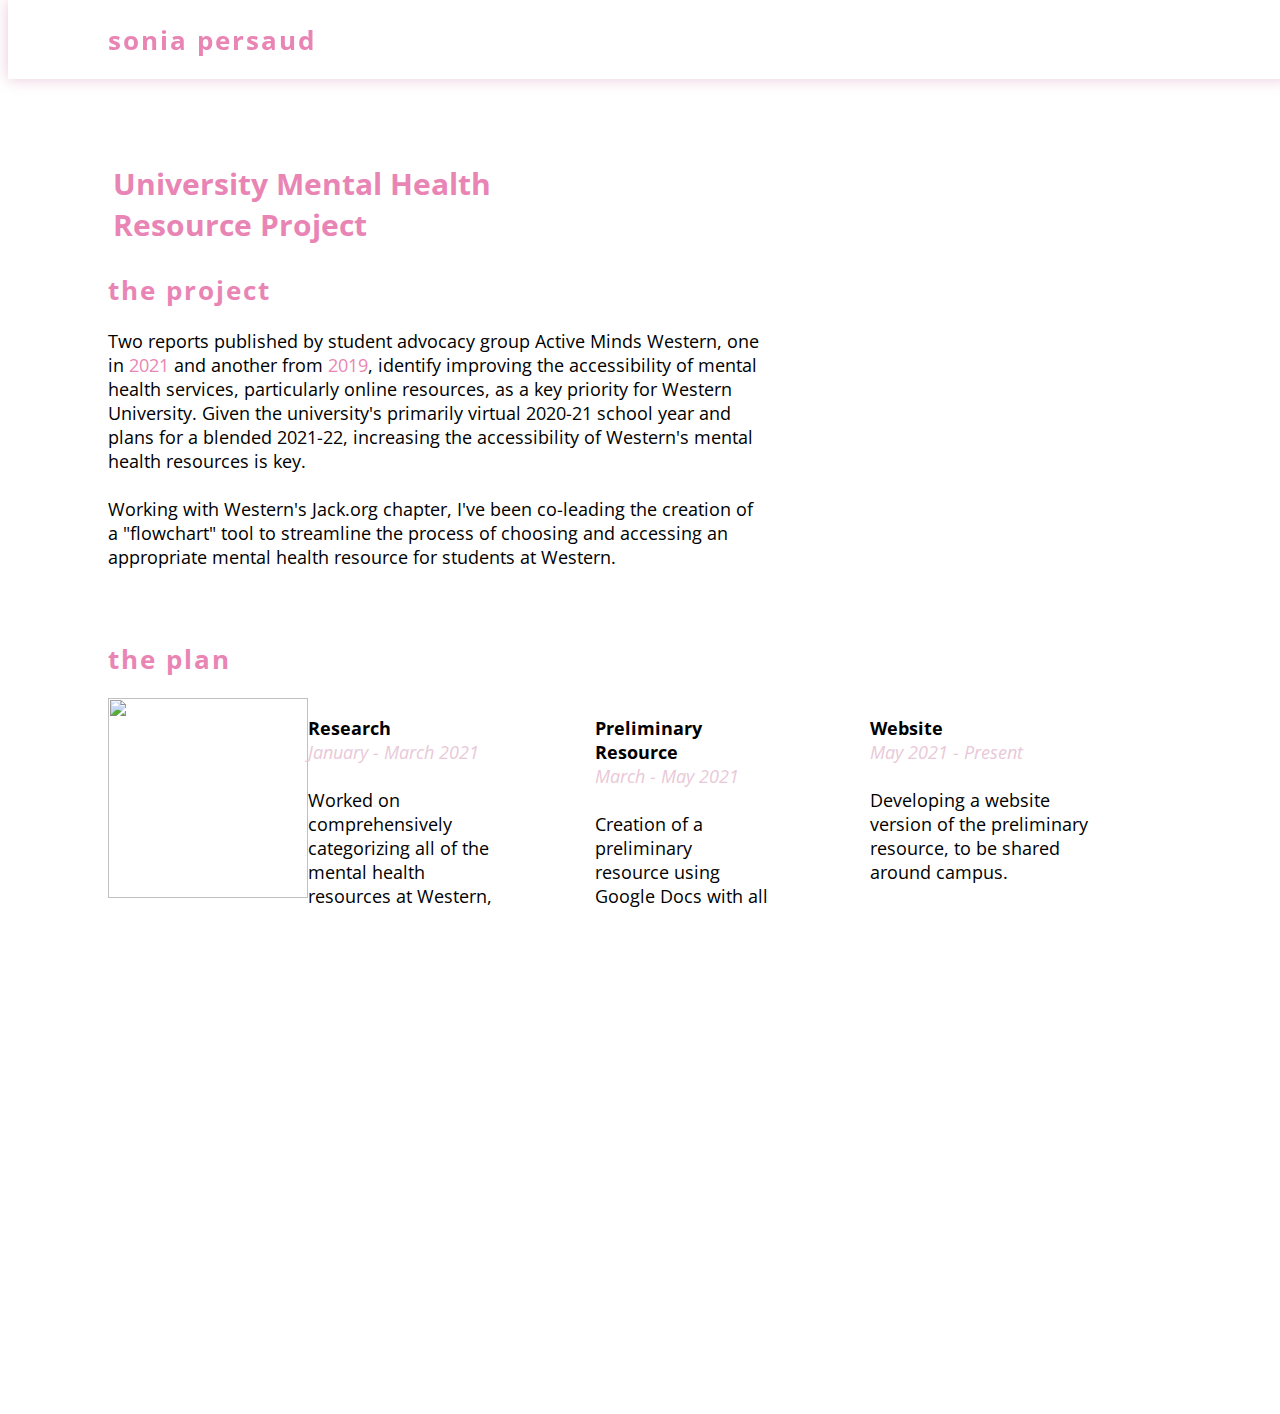
==== jack.html @ 5f85fdb0 "Add files via upload" ====
<!DOCTYPE html>

<html>

<head>

    <!-- Meta -->
    <meta charset="UTF-8">
    <meta name="author" content="Sonia Persaud">
    <meta name="viewport" content="width=device-width, initial-scale=1.0, shrink-to-fit=yes">
    
    <!-- Linking stylesheet -->
    <link rel="stylesheet" href="project.css">

    <!-- Importing favicon -->
    <link rel="shortcut icon" href="images/favicon.png"/>

    <title>University Mental Health Resources</title>

    <!-- Importing fonts -->
    <link rel="preconnect" href="https://fonts.googleapis.com">
    <link rel="preconnect" href="https://fonts.gstatic.com" crossorigin>
    <link href="https://fonts.googleapis.com/css2?family=Open+Sans:ital,wght@0,600;0,800;1,600&display=swap" rel="stylesheet">

</head>
   
<body>

    <!-- Navigation Bar -->
    <nav>
        <div class="navbar">
            <a class="navbar-name" href="index.html"><h2>sonia persaud</h2></a>
        </div>
    </nav>
  
    <!-- Introduction -->
    <div class="projectintro">
        <h1>University Mental Health Resource Project</h1>
    </div>

    <!-- Project -->
    <div>
        <h2 class="title" id="about">the project</h2>
        <p class='description'>
            Two reports published by student advocacy group Active Minds Western, one in <a href=https://issuu.com/activemindswestern/docs/post-secondary_mental_health_comparison>2021</a> and another from <a href=https://issuu.com/activemindswestern/docs/we-demand-more-a-pathway-to-mental->2019</a>, identify improving the accessibility of mental health services, particularly online resources, as a key priority for Western University. Given the university's primarily virtual 2020-21 school year and plans for a blended 2021-22, increasing the accessibility of Western's mental health resources is key.
            <br><br>
            Working with Western's Jack.org chapter, I've been co-leading the creation of a "flowchart" tool to streamline the process of choosing and accessing an appropriate mental health resource for students at Western. 
        </p>
    </div>

    <!-- Project timeline -->
    <div>
        <h2 class='title' id='plan'>the plan</h2>
        <div class='timeline'>
            <img style='padding-left: 100px;' border="0" src="images/mackdino.png" width="200" height="200">
            <p id='research'>
                <strong>Research</strong> <br>
                <i class='date'>January - March 2021</i> <br><br>
                Worked on comprehensively categorizing all of the mental health resources at Western, creating email templates for students, and identifying strengths/weaknesses of each resources.
            </p>
            <p id='prototype'>
                <strong>Preliminary Resource</strong> <br>
                <i class='date'>March - May 2021</i> <br><br>
                Creation of a preliminary resource using Google Docs with all research compiled. Beginning to add criteria-based logic (i.e. determining which services are most appropriate for certain situations). Collecting feedback on resource.
            </p>
            <p id='website'>
                <strong>Website</strong> <br>
                <i class='date'>May 2021 - Present</i> <br><br>
                Developing a website version of the preliminary resource, to be shared around campus. 
            </p>
        </div>
    </div>

    <p class='return'>
        <a href="index.html">Click here to return to the main page.</a>
    </p>

    <!-- Footer -->
    <div class='footer'>
        © 2021 sonia persaud
    </div>

</body>
</html>
---- project.css ----
:root{
    --pale-pink: #EAC8D8;
    --less-pale-pink: #e985b4;
    --pale-purple: #C5B2D1;
    --middle-blue-green: #1C7F8E;
    --lilac: #94A0C6;
    --dark-blue: #5B90B1;
}

::selection {
    background: var(--pale-purple);
}

* {
    font-family: 'Open Sans', sans-serif;
}

html {
    height: 100%;

}

body {
    height: 100%;
    font-size: 18px;
    text-align: left;
}

html, body {
    max-width: 100%;
    overflow-x: hidden;
}

/* Heading 1 */
h1 {
    color: var(--less-pale-pink);
    margin: auto;
    padding: 5px;
    font-style: bold;
    font-size: 30px;
}

/* Heading 2 */
h2 {
    font-weight: bold;
    font-size: 26px;
}

/* Heading 3 */
h3 {
    font-weight: bolder;
    font-style: bold;
    font-size: 20px;
}

p {
    padding-left: 100px;
    padding-right: 100px;
}

/* Gets rid of the underline for links */
nav a, nav a:focus, nav a:active, nav a:hover, button:focus {
    border:0;
    outline:none;
    text-decoration:none;
}

/* Navigation bar div (background/format) */
.navbar {
    width: 100%;
    position: fixed;
    top: 0;
    transition:top 0.3s;
    box-shadow: 0px 0px 15px 0px var(--pale-pink);
    background-color: white;
    color: var(--pale-pink);
}

/* Specifically the nav bar LINKS (a elements) */
.nav-link {
    letter-spacing: 2px;
    font-weight: bold;
    font-size: 20px;
    list-style-type: none;
    color: var(--pale-pink);

    text-align: center;
    padding: 14px 16px;
    text-decoration: none;
}

.nav-link:hover {
    color: var(--less-pale-pink);
}

/* Navbar links */ 
.nav li {
    float: right;
    display: inline;
}

/* List of links (ul element) */ 
.links {
    list-style-type: none;
    margin: 0;
    padding-top: 20px;
    padding-right: 100px;
    
    display: flex;
    flex-flow: row nowrap;
    justify-content: flex-end;
}

/* Navbar name and Title class */ 
.navbar-name, .title {
    color: var(--less-pale-pink);
    letter-spacing:2px;
}

.navbar-name {
    float: left;
    padding-left: 100px;
}

.navbar-name:hover {
    color: var(--pale-pink);
}

/* Nav bar title and links */
.nav a {
    display: inline;
    text-align: center;
    padding: 14px 16px;
    text-decoration: none;
    color: var(--pale-pink);
}


/* Site intro */
.hello {
    padding-left: 100px;
    padding-right: 60%;
    padding-top: 150px;
    display: grid;
    grid-template-columns: 3fr 1fr;
}

.title {
    padding-left: 100px;
}

.description, .contact {
    padding-left: 100px;
    padding-right: 40%;
}

.email {
    color: var(--pale-pink);
}

#projects, #edu, #awards, #words, #plan, .return {
    padding-top: 50px;
}

.education {
    display: grid;
    grid-template-columns: 1fr 1fr 1fr;
    width: 90%;
}

.interests {
    padding-left: 100px;
    display: grid;
    padding-right: 100px;
    grid-template-columns: 1fr 1fr 1fr 1fr;
    width: 90%;
}

.projectcats:hover {
    background: var(--pale-pink);
}

.date {
    color: var(--pale-pink);
}

#uts, #research, #prototype {
    padding-left: 0px;
}

#uwo, #website {
    padding-left: 0px;
    padding-right: 50px;
}

.words {
    padding-left: 100px;
}

.words a {
    text-decoration: none;
    color: var(--less-pale-pink);
}

.words a:hover {
    color: var(--pale-pink);
}

.footer {
    background: var(--pale-pink);
    color: white;
    margin-top: 100px;
    padding-top: 20px;
    padding-bottom: 20px;
    padding-left: 50px;
    width: 100%;
    font-weight: bolder;
    bottom: 0;
}

/* Delete this when finished all pages, or keep for short pages */
.placeholderfooter {
    background: var(--pale-pink);
    color: white;
    margin-top: 100px;
    padding-top: 20px;
    padding-bottom: 20px;
    padding-left: 50px;
    width: 100%;
    font-weight: bolder;
    bottom: 0;
    position: absolute;
}

/* Project intros */
.projectintro {
    padding-left: 100px;
    padding-right: 60%;
    padding-top: 150px;
}

.description a, .return a {
    text-decoration: none;
    color: var(--less-pale-pink);
}

.description a:hover, .return a:hover {
    color:var(--pale-pink)
}

.timeline {
        display: grid;
        grid-template-columns: 1fr 3fr 3fr 3fr;
        width: 90%;
}
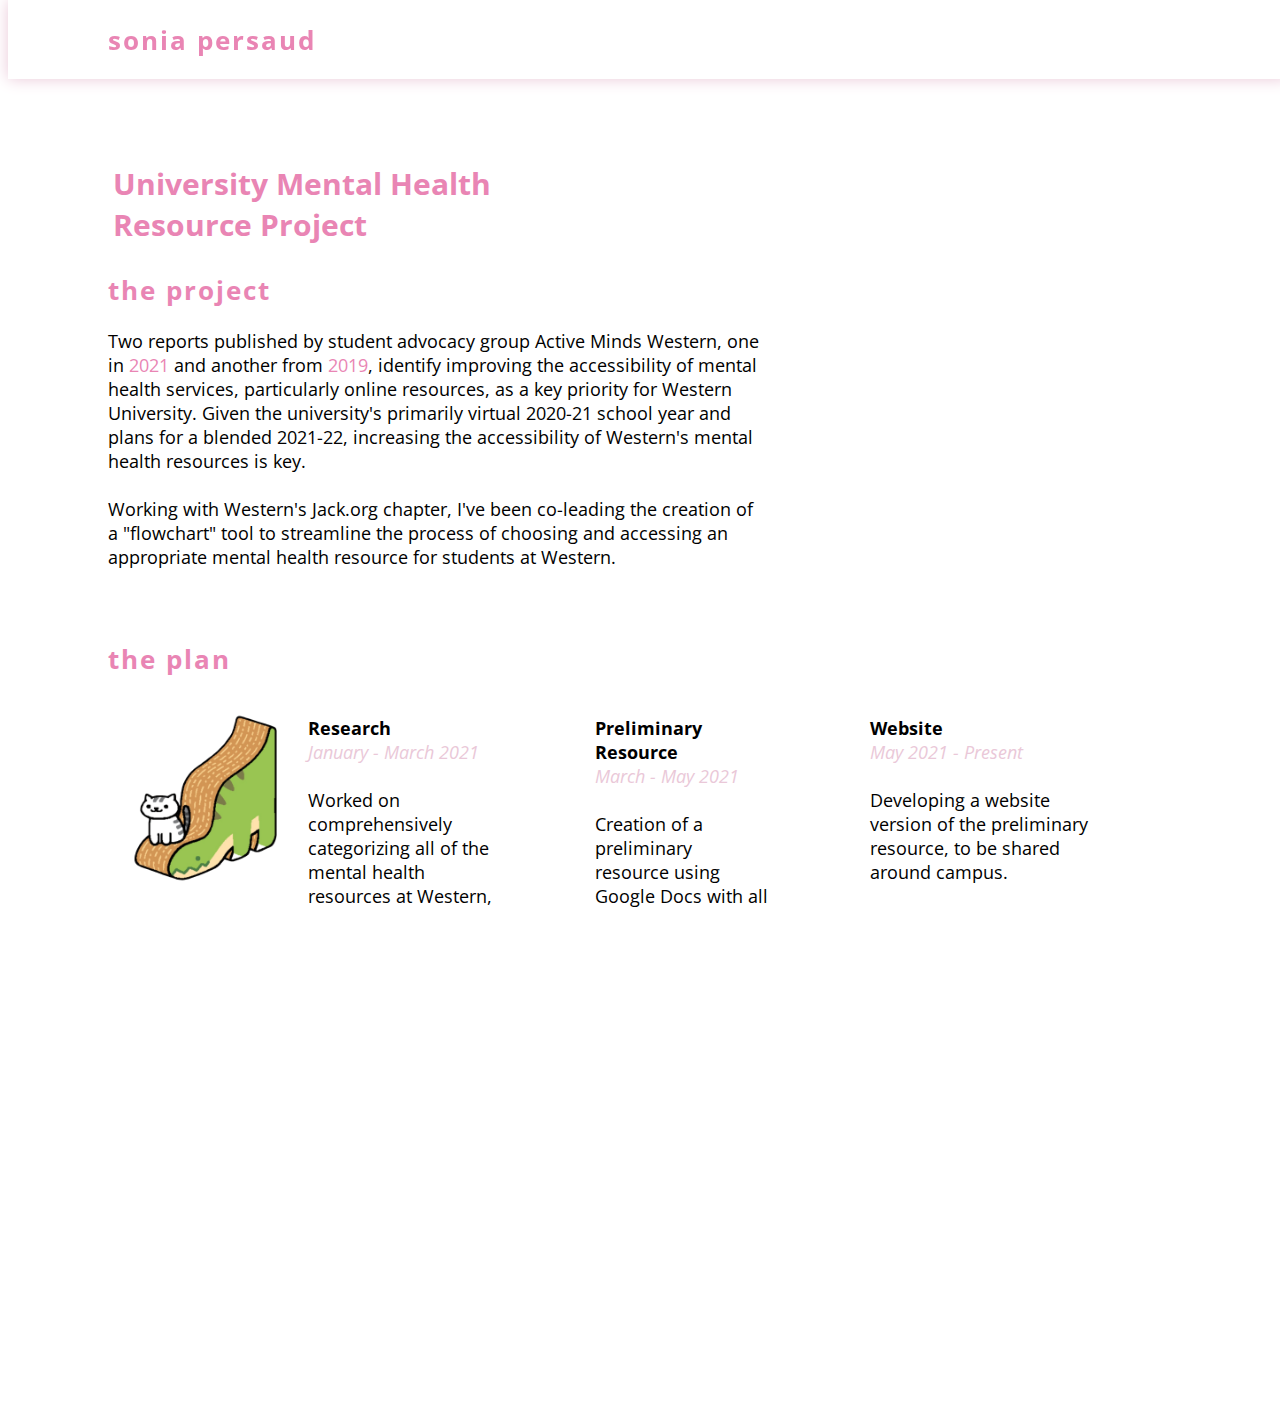
==== commit d6c7228f: "Update jack.html" ====
--- a/jack.html
+++ b/jack.html
@@ -52,7 +52,7 @@
     <div>
         <h2 class='title' id='plan'>the plan</h2>
         <div class='timeline'>
-            <img style='padding-left: 100px;' border="0" src="images/mackdino.png" width="200" height="200">
+            <img style='padding-left: 100px;' border="0" src="mackdino.png" width="200" height="200">
             <p id='research'>
                 <strong>Research</strong> <br>
                 <i class='date'>January - March 2021</i> <br><br>
@@ -81,4 +81,4 @@
     </div>
 
 </body>
-</html>+</html>
